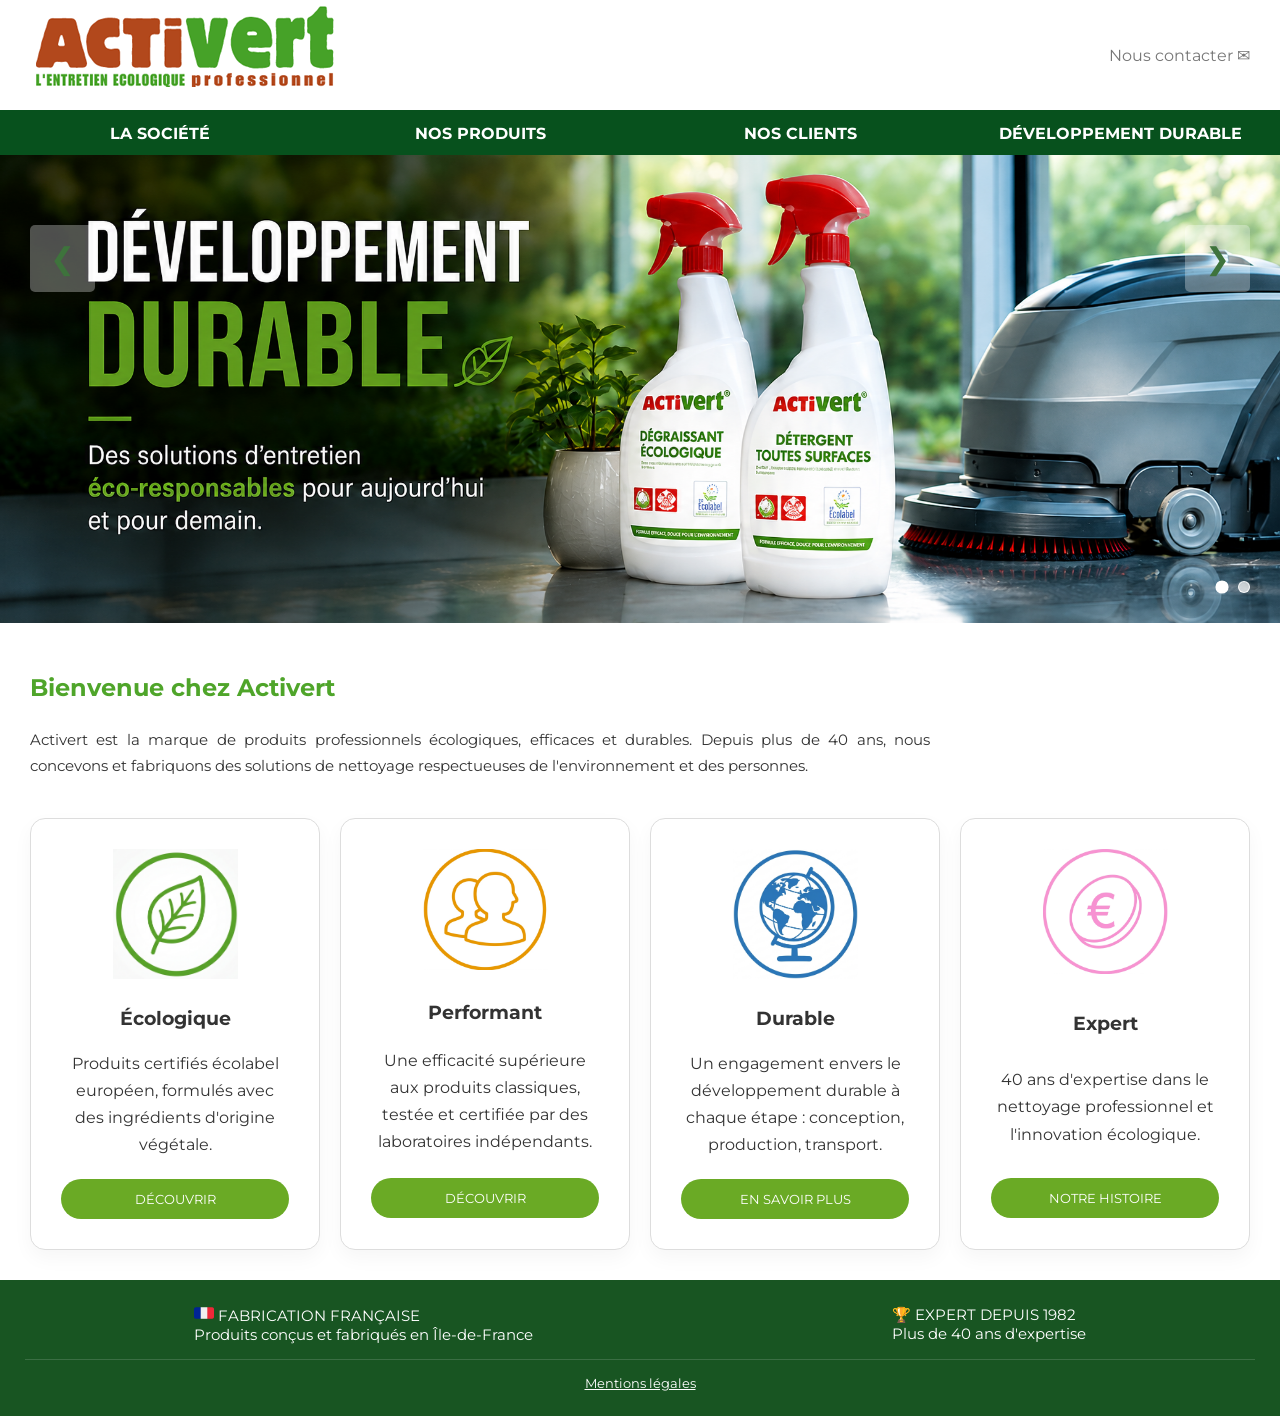
==== index.html @ 41657b93 "Initial commit" ====
<!DOCTYPE html>
<html lang="fr">
<head>
    <meta charset="UTF-8">
    <meta name="viewport" content="width=device-width, initial-scale=1.0">
    <title>Activert - Accueil</title>
    <link rel="stylesheet" href="style.css">
</head>

<body>

<div id="header-placeholder"></div>

<div id="hero-placeholder"></div>

<section class="content">

<h2>Bienvenue chez Activert</h2>

<p class="text">
Activert est la marque de produits professionnels écologiques, efficaces et durables.
Depuis plus de 40 ans, nous concevons et fabriquons des solutions de nettoyage respectueuses
de l'environnement et des personnes.
</p>

<div class="cards">

<div class="card">
    <div class="icon">
        <img src="Assets/icon_1.png" alt="Écologique" />
    </div>

    <h3>Écologique</h3>

    <p>
    Produits certifiés écolabel européen, formulés avec des ingrédients d'origine végétale.
    </p>

    <button onclick="window.location.href='produits.html'">
    DÉCOUVRIR
    </button>
</div>

<div class="card">
    <div class="icon">
        <img src="Assets/icon_2.png" alt="Performant" />
    </div>

    <h3>Performant</h3>

    <p>
    Une efficacité supérieure aux produits classiques, testée et certifiée par des laboratoires indépendants.
    </p>

    <button onclick="window.location.href='produits.html'">
    DÉCOUVRIR
    </button>
</div>

<div class="card">
    <div class="icon">
        <img src="Assets/icon_3.png" alt="Durable" />
    </div>

    <h3>Durable</h3>

    <p>
    Un engagement envers le développement durable à chaque étape : conception, production, transport.
    </p>

    <button onclick="window.location.href='developpement.html'">
    EN SAVOIR PLUS
    </button>
</div>

<div class="card">
    <div class="icon">
        <img src="Assets/icon_5.png" alt="Expert" />
    </div>

    <h3>Expert</h3>

    <p>
    40 ans d'expertise dans le nettoyage professionnel et l'innovation écologique.
    </p>

    <button onclick="window.location.href='societe.html'">
    NOTRE HISTOIRE
    </button>
</div>

</div>

</section>

<div id="footer-placeholder"></div>

<script src="js/includes.js"></script>
<script src="script.js"></script>
</body>
</html>
---- style.css ----
@import url('https://fonts.googleapis.com/css2?family=Montserrat:wght@600;700&display=swap');

*{
    margin:0;
    padding:0;
    box-sizing:border-box;
    font-family:"Montserrat", sans-serif;
}

body{
    background:#fff;
    color:#333;
}

.page-container{
    max-width: 1320px;
    margin: 0 auto;
    width: 100%;
}

/* HEADER */
.top-header{

height:110px;
display:flex;
align-items:center;
justify-content:space-between;
max-width:1320px;
margin:0 auto;
padding:0 30px;

}

.logo{

font-size:55px;
font-weight:900;
color:#b74712;

}

.logo b{

color:#4fa52a;

}

.logo small{

display:block;
font-size:14px;
color:#55a42d;

}

.contact{

color:#777;
text-decoration:none;
transition:color 0.2s ease;

}

.contact:hover{
  color:#185522;
}

.nav-toggle{
  display:none;
  flex-direction:column;
  justify-content:center;
  gap:5px;
  width:36px;
  height:36px;
  border:none;
  background:none;
  cursor:pointer;
  padding:0;
}

.nav-toggle span{
  display:block;
  width:100%;
  height:3px;
  background:#185522;
  border-radius:2px;
  transition:transform 0.25s ease, opacity 0.25s ease;
}

.nav-toggle[aria-expanded="true"] span:nth-child(1){
  transform:translateY(8px) rotate(45deg);
}

.nav-toggle[aria-expanded="true"] span:nth-child(2){
  opacity:0;
}

.nav-toggle[aria-expanded="true"] span:nth-child(3){
  transform:translateY(-8px) rotate(-45deg);
}

nav{

height:45px;
background:#07511d;
display:flex;
justify-content:center;

}

nav .page-container{
  display:flex;
  height:100%;
}

nav a{

flex:1;
text-align:center;
padding:14px;
color:white;
font-weight:bold;
transition: background-color 0.2s ease;
text-decoration: none;
white-space:nowrap;

}

.tabs a{
  text-decoration: none;
  color:black;
}

nav .active{

background:#65a92e;

}

/* HERO */
.hero{

aspect-ratio: 2073 / 758;
max-height:550px;
min-height:220px;
background-size:cover;
background-position:center;

position:relative;

}

.overlay{

padding:70px;

color:white;
position:relative;

}

.overlay h1{

font-size:55px;

}

.overlay h1 span{

color:#70c42b;

}

.overlay p{

font-size:23px;
margin-top:25px;

}

.carousel-container{
  position:relative;
  top:0;
  left:0;
  width:100%;
  max-width:1320px;
  margin:0 auto;
  height:100%;
  display:flex;
  justify-content:space-between;
  align-items:flex-start;
  padding:70px 30px 0;
  box-sizing:border-box;
  pointer-events:none;
  z-index:0;
}

.carousel-dots{
  position:absolute;
  right:30px;
  bottom:30px;
  display:flex;
  gap:10px;
  z-index:21;
  pointer-events:none;
}

.carousel-dot{
  width:12px;
  height:12px;
  border-radius:50%;
  background:rgba(255,255,255,0.7);
  border:1px solid rgba(255, 255, 255, 0.9);
  transition:background 0.2s ease, transform 0.2s ease;
}

.carousel-dot.active{
  background:rgba(255,255,255,1);
  transform:scale(1.1);
}

.carousel-arrow{
  background:rgba(255,255,255,0.3);
  border:none;
  color:#3E733C;
  font-size:30px;
  padding:15px 20px;
  cursor:pointer;
  border-radius:5px;
  transition:background 0.3s ease;
  pointer-events:auto;

}

.carousel-arrow:hover{
  background:rgba(255,255,255,1);
}

.products{

position:absolute;
right:100px;
bottom:20px;
display:none;

}

.products img{

width:160px;
margin:10px;

}

/* CONTENT */
.content{

max-width:1320px;
margin:0 auto;
padding:30px 30px;

}

.text{
  margin-bottom: 15px;
  max-width:920px;
  font-size: 15px;
  text-align: justify;
  line-height: 1.8;
}

.text-2{
  margin-bottom: 15px;
  max-width:800px;
  font-size: 15px;
  text-align: justify;
  line-height: 1.8;
}

.liste{
  margin-bottom: 2px;
  max-width:600px;
  font-size: 15px;
}

.bloc-liste {
    display: flex;
    align-items: center;
    gap: 30px;
}

.image-liste {
    width: 300px;
    height: 200px;
}

.image-fixe {
    width: 150px;
    max-width: 100%;
    height: auto;
    display: block;
    margin: 10px 0 20px auto;
}

.tabs{
  display:flex;
  gap:10px;
  flex-wrap: wrap;
  margin-bottom: 20px;
}

.tabs a{
  text-decoration: none;
}

.tabs button{
  padding:15px 20px;
  border:none;
  background: #f0f0f0;
  color: #333;
  cursor: pointer;
  border-radius: 5px;
  transition: all 0.2s ease;
  font-weight: 600;
  font-size: 14px;
}

.tabs button:hover{
  background: #e0e0e0;
}

.tabs button.selected{
  background:#5aa529;
  color:white;
}

.selected{
  background:#5aa529;
  color:white;
}

h2{

color:#4fa52a;
margin:20px 0 25px;
font-size: 24px;

}

.content p{

line-height:1.7;
max-width:900px;

}

.cards{

display:grid;

grid-template-columns:repeat(4, minmax(0, 1fr));

grid-auto-rows:minmax(340px, auto);

gap:20px;

margin-top:40px;
width:100%;
align-items:stretch;
}

.card{
  position:relative;
  min-height:340px;
  height:100%;
  display:flex;
  flex-direction:column;
  justify-content:space-between;
  padding:30px;
  border-radius:15px;
  text-align:center;
  border:1px solid #ddd;
  background:#fff;
  box-shadow:0 8px 20px rgba(0,0,0,0.04);
  overflow:visible;
}

.icon{

font-size:30px;
--icon-size:125px;

}

.icon img{
    width:var(--icon-size);
    height:auto;
    display:inline-block;
    max-width:100%;
}

/* Contrôle flottant pour ajuster la taille des icônes */
.icon-size-control{
  position:fixed;
  right:16px;
  bottom:16px;
  background:rgba(255,255,255,0.95);
  border:1px solid #ddd;
  padding:8px 12px;
  border-radius:8px;
  box-shadow:0 6px 18px rgba(0,0,0,0.08);
  z-index:9999;
  display:flex;
  gap:8px;
  align-items:center;
  font-size:13px;
}

.icon-size-control input[type="range"]{
  width:140px;
}

.icon-size-control span{
  min-width:44px;
  text-align:right;
  font-weight:600;
}

.hidden{
  display:none !important;
}

.detail-points{
  display:none;
}

.card-toggle{
  display:inline-flex;
  align-items:center;
  gap:8px;
}

.card-toggle .chevron{
  display:inline-block;
  transition:transform 0.25s ease;
  font-size:11px;
}

.card-toggle[aria-expanded="true"] .chevron{
  transform:rotate(180deg);
}

/* Modale de détails (cartes développement durable) */
.detail-modal-overlay{
  position:fixed;
  inset:0;
  background:rgba(0,0,0,0.5);
  display:flex;
  align-items:center;
  justify-content:center;
  z-index:1000;
  opacity:0;
  visibility:hidden;
  transition:opacity 0.25s ease;
  padding:20px;
}

.detail-modal-overlay.open{
  opacity:1;
  visibility:visible;
}

.detail-modal{
  background:#fff;
  border-radius:15px;
  max-width:480px;
  width:100%;
  max-height:80vh;
  overflow-y:auto;
  padding:30px;
  position:relative;
  text-align:left;
  transform:translateY(12px) scale(0.97);
  transition:transform 0.25s ease;
}

.detail-modal-overlay.open .detail-modal{
  transform:translateY(0) scale(1);
}

.detail-modal h3{
  margin-bottom:18px;
}

.detail-modal ul{
  list-style:none;
}

.detail-modal li{
  margin-bottom:10px;
  line-height:1.5;
  font-size:14px;
}

.detail-modal-close{
  position:absolute;
  top:18px;
  right:18px;
  border:0;
  background:none;
  font-size:20px;
  line-height:1;
  cursor:pointer;
  color:#888;
  padding:4px;
}

.detail-modal-close:hover{
  color:#333;
}

.detail-card{
  background:#58a52a;
  color:white;
  border:none;
}

.detail-card h2{
  margin-top:0;
}

.detail-card ul{
  list-style:none;
  padding:0;
  margin-top:20px;
  text-align:left;
  line-height:1.7;
}

.detail-card ul li{
  margin-bottom:12px;
}

.detail-card button{
  background:#efffe8;
  color:#4fa52a;
}

.card h3{

margin:20px 0;

}

.card button,
.performance button{

border:0;
padding:12px 30px;
border-radius:20px;
margin-top:20px;
background:#6aaa25;
color:white;

}

.performance button{
  background:#ffffff;
  color:#000000;
}

.orange button{

background:#e9a000;

}

.orange h3{

color:#e9a000;

}

.blue button{

background:#2d78c0;

}

.blue h3{

color:#2d78c0;

}

.green h3{

color:#58a52a;

}

.pink button{

background:#ffa6e4;

}

.pink h3{

color:#ffa6e4;

}

.performance{

background:#58a52a;
color:white;
padding:30px;
border-radius:15px;

}

.performance h2{

color:white;

}

.performance li{

margin:15px 0;

}

/*==========================
   PARTIE PRODUITS DYNAMIQUE
========================== */

.catalog-category {
    width: 100%;
    padding: 40px 30px;
    border-bottom: 1px solid #eee;
}

.catalog-category:last-child {
    border-bottom: none;
}

   /*HEADER*/

.category-header {
    display: flex;
    align-items: center;
    margin-bottom: 35px;
}

.category-icon {
    width: 80px;
    height: 80px;
    flex-shrink: 0;
}

.category-icon img {
    width: 100%;
    height: 100%;
    object-fit: cover;
}

.category-title {
    flex: 1;
    margin-left: 15px;
    background: linear-gradient(
        to right,
        #ececec,
        #cdd8e7
    );
    padding: 14px 20px;
}

.category-title h2 {
    margin: 0;
    font-size: 2rem;
    font-weight: 300;
}

/* PRODUITS */

.category-content {
    width: 100%;
}

.products-list {
    width: 100%;
}

.product-item {
    display: flex;
    justify-content: space-between;
    align-items: flex-start;
    gap: 40px;
    margin-bottom: 50px;
}

.product-text {
    flex: 1;
}

.product-images {
    display: flex;
    align-items: center;
    gap: 12px;
    flex-shrink: 0;
}

.label-badge {
    width: 60px;
    height: auto;
}

.product-visual {
    width: 140px;
    height: auto;
    display: block;
}

.product-item:last-child {
    margin-bottom: 0;
}

.product-item h3 {
    margin: 0 0 8px;
    font-size: 1.25rem;
    font-weight: 500;
}

.product-subtitle {
    margin: 0 0 10px;
    font-size: 1rem;
}

.product-description {
    margin-bottom: 10px;
    color: #555;
    line-height: 1.55;
}

.product-features {
    margin: 0;
    padding: 0;
    list-style: none;
}

.product-features li {
    color: #777;
    font-size: 0.95rem;
    margin-bottom: 4px;
}

.label-badge img {
    width: 70px;
    height: auto;
}

.product-visual img {
    width: 140px;
    height: auto;
}

/*RESPONSIVE*/

@media (max-width: 900px) {

    .category-content {
        grid-template-columns: 1fr;
    }

    .product-visual {
        margin-bottom: 0;
    }

    .product-item {
        flex-direction: column;
        align-items: flex-start;
        gap: 20px;
    }

    .product-images {
        width: 100%;
        justify-content: flex-start;
    }
}

@media (max-width: 600px) {

    .category-header {
        flex-direction: column;
        align-items: flex-start;
        gap: 15px;
    }

    .category-title {
        width: 100%;
        margin-left: 0;
    }

    .category-title h2 {
        font-size: 1.6rem;
    }

    .tabs {
        flex-direction: column;
    }

    .tabs button {
        width: 100%;
    }

    .product-item {
        flex-direction: column;
    }

    .product-images {
        width: 100%;
    }

    .top-header{
        padding: 0 20px;
    }

    .logo img{
        height: 40px;
        width: auto;
    }

    .contact{
        display: none;
    }

    .nav-toggle{
        display: flex;
    }

    nav{
        height: auto;
        overflow: hidden;
        max-height: 0;
        transition: max-height 0.3s ease;
    }

    nav.nav-open{
        max-height: 320px;
    }

    nav .page-container{
        flex-direction: column;
    }

    nav a{
        flex: none;
        text-align: left;
        padding: 14px 20px;
    }

    .hero{
        min-height:160px;
    }

    .cards{
        grid-template-columns: 1fr;
    }
}

@media (max-width: 900px) {
    .cards{
        grid-template-columns: repeat(2, minmax(0, 1fr));
    }
}

/* FOOTER */
footer{

background:#185522;
color:white;

padding:25px;

font-size:15px;
}

footer .page-container{
  display:flex;
  justify-content:space-around;
  flex-wrap:wrap;
  gap:20px;
}

.footer-legal{
  justify-content:center;
  margin-top:15px;
  padding-top:15px;
  border-top:1px solid rgba(255,255,255,0.15);
}

.footer-legal a{
  color:white;
  font-size:13px;
  text-decoration:underline;
}

.image-footer {
    width: 20px;
    height: 16px;
    display: relative;
    align-items: top;
}

/* PAGE CONTACT */
.contact-layout{
  display: flex;
  gap: 50px;
  align-items: flex-start;
  margin-top: 20px;
}

.contact-address{
  flex: 0 0 280px;
}

.contact-form-wrapper{
  flex: 1;
  min-width: 0;
}

.contact-form{
  display: grid;
  grid-template-columns: repeat(2, minmax(0, 1fr));
  gap: 18px;
  margin-top: 20px;
}

.form-row{
  display: flex;
  flex-direction: column;
  gap: 6px;
}

.form-row-full{
  grid-column: 1 / -1;
}

.form-row label{
  font-size: 14px;
  font-weight: 600;
  color: #333;
}

.form-row input,
.form-row textarea{
  border: 1px solid #ccc;
  border-radius: 6px;
  padding: 10px 12px;
  font-family: inherit;
  font-size: 14px;
}

.form-row input:focus,
.form-row textarea:focus{
  outline: none;
  border-color: #58a52a;
  box-shadow: 0 0 0 2px rgba(88, 165, 42, 0.2);
}

.form-note{
  grid-column: 1 / -1;
  font-size: 13px;
  color: #777;
}

.contact-form button[type="submit"]{
  grid-column: 1 / -1;
  width: fit-content;
}

.form-success{
  grid-column: 1 / -1;
  background: #eaf6e3;
  color: #2f6b14;
  border: 1px solid #b9e2a0;
  border-radius: 8px;
  padding: 12px 16px;
  font-size: 14px;
}

.legal-note{
  margin-top: 25px;
  font-size: 13px;
  color: #777;
}

@media (max-width: 700px) {
  .contact-layout{
    flex-direction: column;
  }

  .contact-form{
    grid-template-columns: 1fr;
  }
}
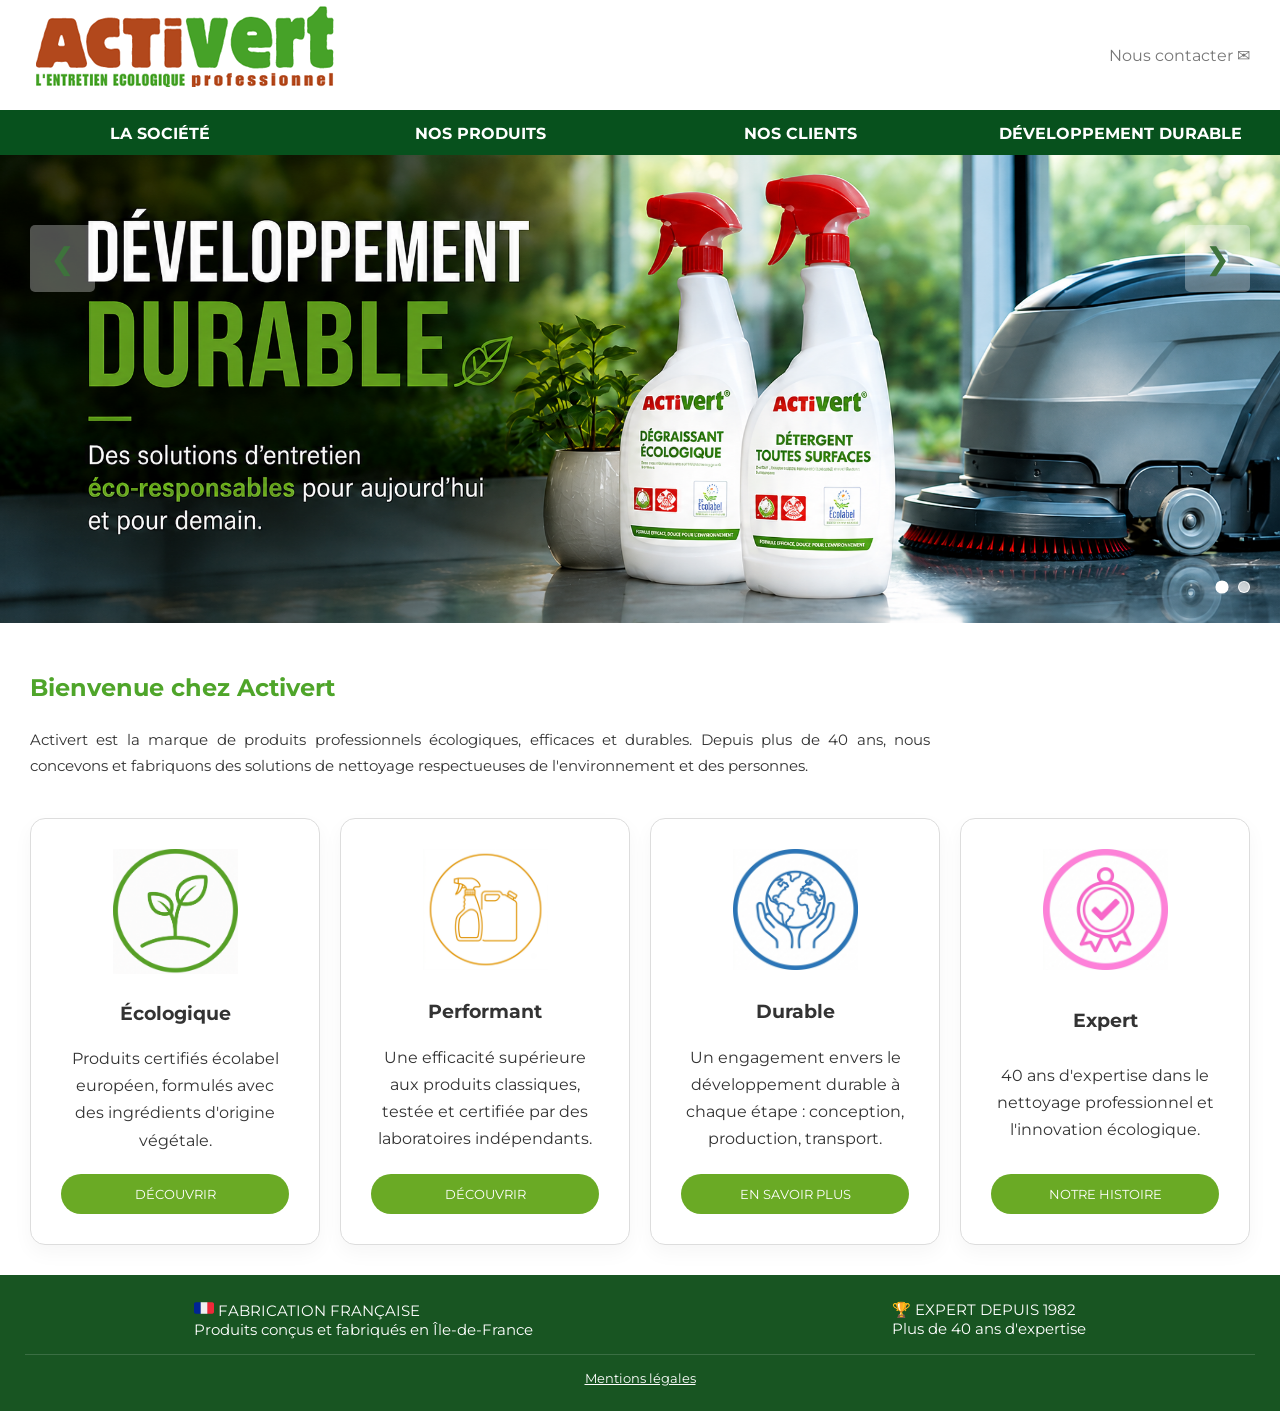
==== commit 04ca6fc1: "ajout d'images et d'intéractivités" ====
--- a/index.html
+++ b/index.html
@@ -27,7 +27,7 @@
 
 <div class="card">
     <div class="icon">
-        <img src="Assets/icon_1.png" alt="Écologique" />
+        <img src="Assets/icon_6.png" alt="Écologique" />
     </div>
 
     <h3>Écologique</h3>
@@ -43,7 +43,7 @@
 
 <div class="card">
     <div class="icon">
-        <img src="Assets/icon_2.png" alt="Performant" />
+        <img src="Assets/icon_7.png" alt="Performant" />
     </div>
 
     <h3>Performant</h3>
@@ -59,7 +59,7 @@
 
 <div class="card">
     <div class="icon">
-        <img src="Assets/icon_3.png" alt="Durable" />
+        <img src="Assets/icon_8.png" alt="Durable" />
     </div>
 
     <h3>Durable</h3>
@@ -75,7 +75,7 @@
 
 <div class="card">
     <div class="icon">
-        <img src="Assets/icon_5.png" alt="Expert" />
+        <img src="Assets/icon_9.png" alt="Expert" />
     </div>
 
     <h3>Expert</h3>
@@ -84,7 +84,7 @@
     40 ans d'expertise dans le nettoyage professionnel et l'innovation écologique.
     </p>
 
-    <button onclick="window.location.href='societe.html'">
+    <button onclick="window.location.href='societe.html'" id="showPerformanceButton">
     NOTRE HISTOIRE
     </button>
 </div>
